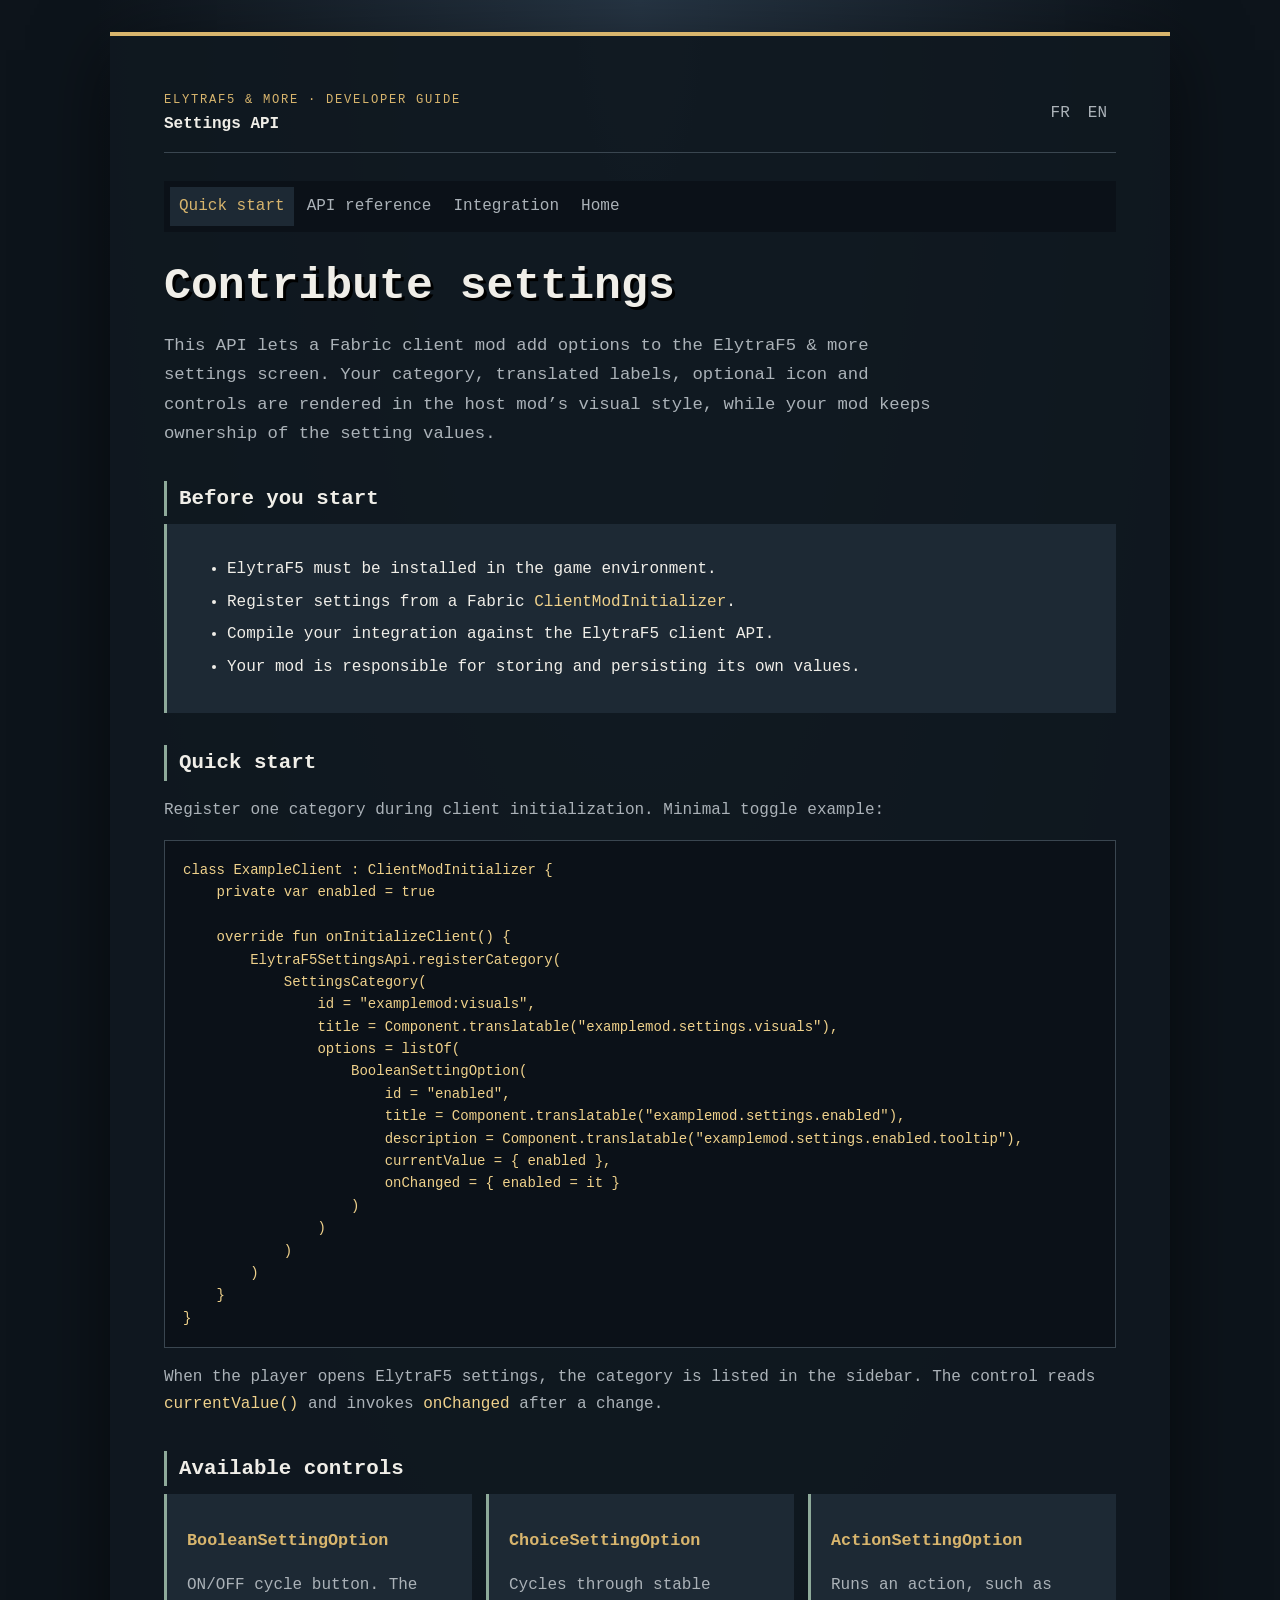
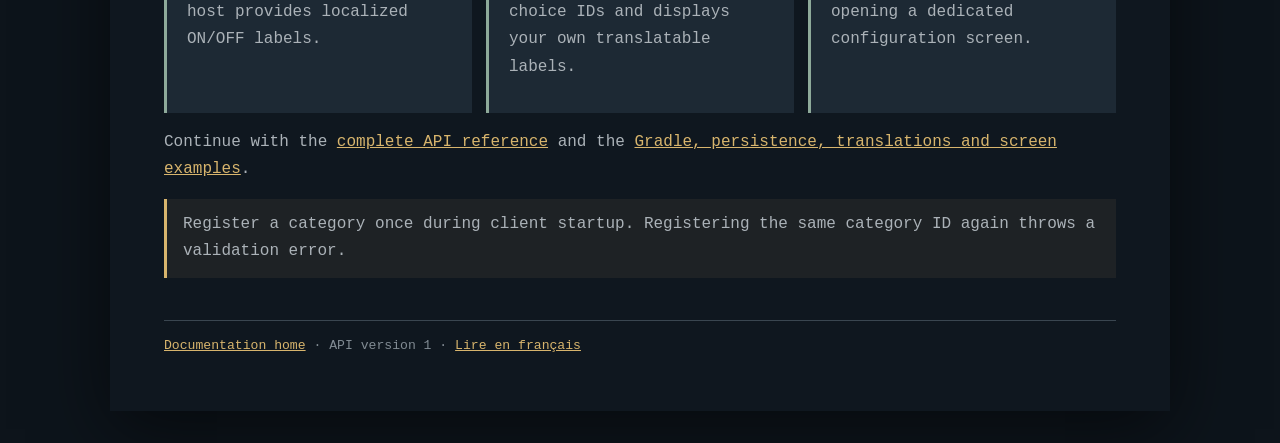
==== en/index.html @ 64270c2b "base" ====
<!doctype html><html lang="en"><head><meta charset="utf-8"><meta name="viewport" content="width=device-width,initial-scale=1"><title>Quick start · ElytraF5 API</title><link rel="stylesheet" href="../style.css"></head><body><main class="shell"><article class="frame"><header class="top"><div><div class="brand">ElytraF5 &amp; more · Developer guide</div><strong>Settings API</strong></div><div class="langs"><a href="../fr/index.html">FR</a><a href="index.html">EN</a></div></header><nav class="nav"><a class="active" href="index.html">Quick start</a><a href="reference.html">API reference</a><a href="integration.html">Integration</a><a href="../settings-api.html">Home</a></nav><h1>Contribute settings</h1><p class="lead">This API lets a Fabric client mod add options to the ElytraF5 &amp; more settings screen. Your category, translated labels, optional icon and controls are rendered in the host mod’s visual style, while your mod keeps ownership of the setting values.</p><h2>Before you start</h2><section class="card"><ul><li>ElytraF5 must be installed in the game environment.</li><li>Register settings from a Fabric <code>ClientModInitializer</code>.</li><li>Compile your integration against the ElytraF5 client API.</li><li>Your mod is responsible for storing and persisting its own values.</li></ul></section><h2>Quick start</h2><p>Register one category during client initialization. Minimal toggle example:</p><pre><code>class ExampleClient : ClientModInitializer {
    private var enabled = true

    override fun onInitializeClient() {
        ElytraF5SettingsApi.registerCategory(
            SettingsCategory(
                id = "examplemod:visuals",
                title = Component.translatable("examplemod.settings.visuals"),
                options = listOf(
                    BooleanSettingOption(
                        id = "enabled",
                        title = Component.translatable("examplemod.settings.enabled"),
                        description = Component.translatable("examplemod.settings.enabled.tooltip"),
                        currentValue = { enabled },
                        onChanged = { enabled = it }
                    )
                )
            )
        )
    }
}</code></pre><p>When the player opens ElytraF5 settings, the category is listed in the sidebar. The control reads <code>currentValue()</code> and invokes <code>onChanged</code> after a change.</p><h2>Available controls</h2><div class="grid"><section class="card"><h3>BooleanSettingOption</h3><p>ON/OFF cycle button. The host provides localized ON/OFF labels.</p></section><section class="card"><h3>ChoiceSettingOption</h3><p>Cycles through stable choice IDs and displays your own translatable labels.</p></section><section class="card"><h3>ActionSettingOption</h3><p>Runs an action, such as opening a dedicated configuration screen.</p></section></div><p>Continue with the <a href="reference.html">complete API reference</a> and the <a href="integration.html">Gradle, persistence, translations and screen examples</a>.</p><p class="callout">Register a category once during client startup. Registering the same category ID again throws a validation error.</p><footer><a href="../settings-api.html">Documentation home</a> · API version 1 · <a href="../fr/index.html">Lire en français</a></footer></article></main></body></html>
---- style.css ----
:root{color-scheme:dark;--bg:#0d141b;--panel:#111a23;--card:#1d2934;--gold:#d8b56d;--mint:#8eaa9a;--text:#f0eee8;--muted:#abb2b8;--line:#3a4650}*{box-sizing:border-box}body{margin:0;background:radial-gradient(ellipse at top,#263544 0,#0d141b 60%);color:var(--text);font:16px/1.7 "Minecraft","Trebuchet MS",monospace}.shell{max-width:1100px;margin:32px auto;padding:0 20px}.frame{background:#101820ed;border-top:4px solid var(--gold);padding:clamp(22px,5vw,54px);box-shadow:0 18px 70px #0008}.brand{color:var(--gold);letter-spacing:.14em;text-transform:uppercase;font-size:.76rem}.top{display:flex;justify-content:space-between;gap:16px;align-items:center;border-bottom:1px solid var(--line);padding-bottom:14px;margin-bottom:28px}.langs a,.nav a{color:var(--muted);text-decoration:none;padding:6px 9px}.langs a:hover,.nav a:hover,.nav a.active{color:var(--gold)}.nav{display:flex;flex-wrap:wrap;gap:4px;background:#0b1118;padding:6px;margin:14px 0 28px}.nav a.active{background:var(--card)}h1{font-size:clamp(1.8rem,4vw,2.8rem);line-height:1.2;margin:.5rem 0;text-shadow:3px 3px #000}h2{font-size:1.3rem;margin:2rem 0 .5rem;border-left:3px solid var(--mint);padding-left:12px}h3{font-size:1.05rem;color:var(--gold)}p,.muted{color:var(--muted)}a{color:var(--gold)}.lead{font-size:1.08rem;max-width:75ch}.grid{display:grid;grid-template-columns:repeat(auto-fit,minmax(220px,1fr));gap:14px}.card{background:var(--card);border-left:3px solid var(--mint);padding:16px 20px}.tag{display:inline-block;border:1px solid var(--gold);color:var(--gold);padding:2px 9px;font-size:.78rem;margin:4px}.callout{border-left:3px solid var(--gold);padding:12px 16px;background:#d8b56d12;color:var(--muted)}pre{overflow:auto;background:#0b1118;border:1px solid var(--line);padding:18px;color:#e4dfd2;font:14px/1.6 Consolas,monospace}code{color:#efd18b;font-family:Consolas,monospace}table{width:100%;border-collapse:collapse;background:#111a23}th,td{text-align:left;vertical-align:top;border:1px solid var(--line);padding:10px}th{color:var(--gold)}li{margin:.35rem 0}footer{margin-top:42px;border-top:1px solid var(--line);padding-top:14px;color:#818b93;font-size:.82rem}.toc{position:sticky;top:0}@media(max-width:600px){.top{align-items:flex-start;flex-direction:column}body{font-size:15px}}
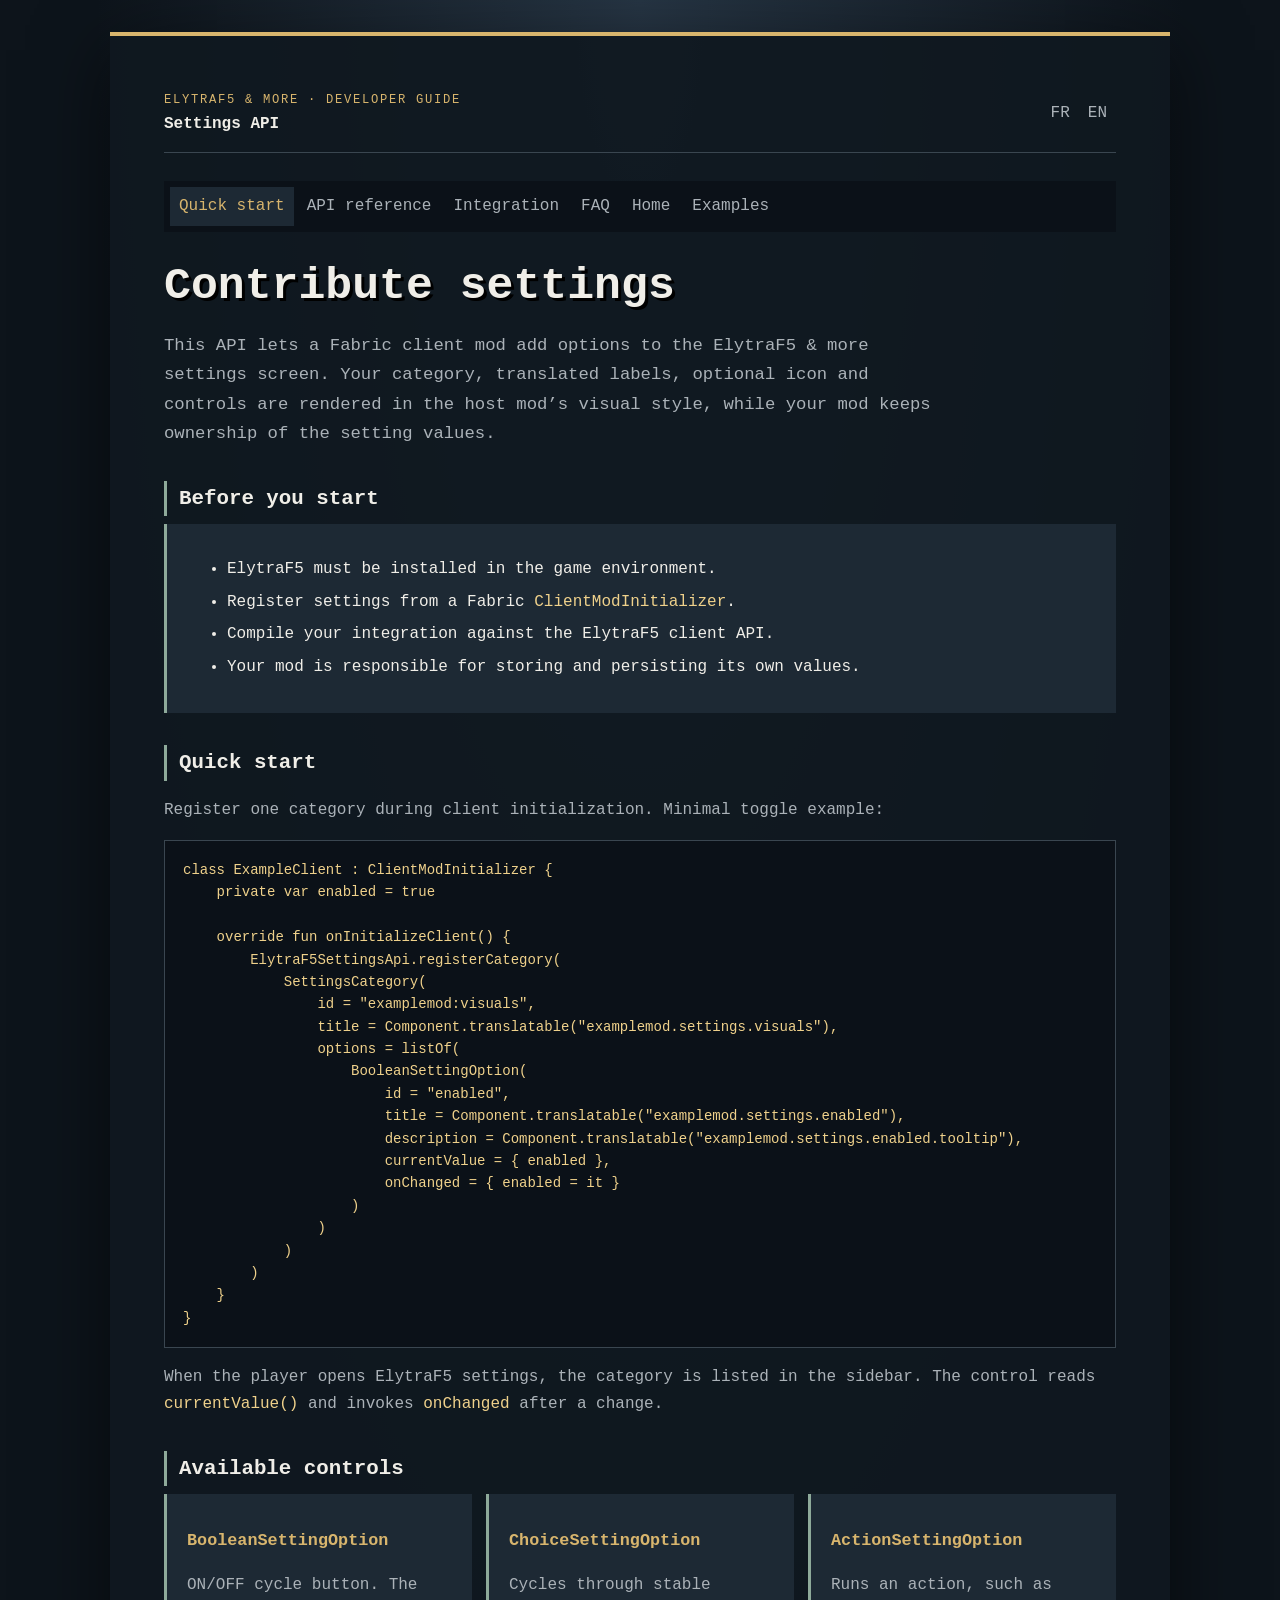
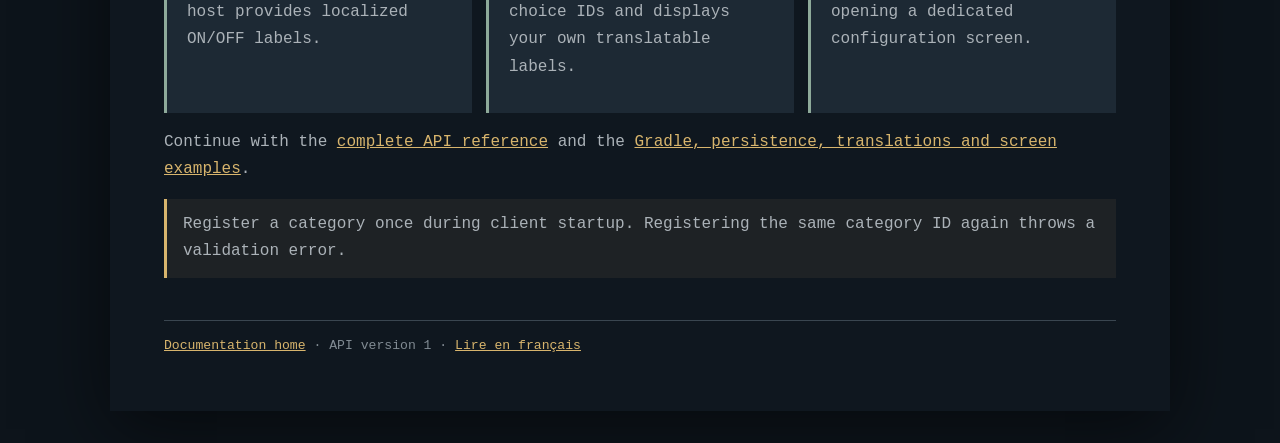
==== commit f165e105: "docs" ====
--- a/en/index.html
+++ b/en/index.html
@@ -1,4 +1,4 @@
-<!doctype html><html lang="en"><head><meta charset="utf-8"><meta name="viewport" content="width=device-width,initial-scale=1"><title>Quick start · ElytraF5 API</title><link rel="stylesheet" href="../style.css"></head><body><main class="shell"><article class="frame"><header class="top"><div><div class="brand">ElytraF5 &amp; more · Developer guide</div><strong>Settings API</strong></div><div class="langs"><a href="../fr/index.html">FR</a><a href="index.html">EN</a></div></header><nav class="nav"><a class="active" href="index.html">Quick start</a><a href="reference.html">API reference</a><a href="integration.html">Integration</a><a href="../settings-api.html">Home</a></nav><h1>Contribute settings</h1><p class="lead">This API lets a Fabric client mod add options to the ElytraF5 &amp; more settings screen. Your category, translated labels, optional icon and controls are rendered in the host mod’s visual style, while your mod keeps ownership of the setting values.</p><h2>Before you start</h2><section class="card"><ul><li>ElytraF5 must be installed in the game environment.</li><li>Register settings from a Fabric <code>ClientModInitializer</code>.</li><li>Compile your integration against the ElytraF5 client API.</li><li>Your mod is responsible for storing and persisting its own values.</li></ul></section><h2>Quick start</h2><p>Register one category during client initialization. Minimal toggle example:</p><pre><code>class ExampleClient : ClientModInitializer {
+<!doctype html><html lang="en"><head><meta charset="utf-8"><meta name="viewport" content="width=device-width,initial-scale=1"><title>Quick start · ElytraF5 API</title><link rel="stylesheet" href="../style.css"></head><body><main class="shell"><article class="frame"><header class="top"><div><div class="brand">ElytraF5 &amp; more · Developer guide</div><strong>Settings API</strong></div><div class="langs"><a href="../fr/index.html">FR</a><a href="index.html">EN</a></div></header><nav class="nav"><a class="active" href="index.html">Quick start</a><a href="reference.html">API reference</a><a href="integration.html">Integration</a><a href="faq.html">FAQ</a><a href="../index.html">Home</a><a href="examples.html">Examples</a></nav><h1>Contribute settings</h1><p class="lead">This API lets a Fabric client mod add options to the ElytraF5 &amp; more settings screen. Your category, translated labels, optional icon and controls are rendered in the host mod’s visual style, while your mod keeps ownership of the setting values.</p><h2>Before you start</h2><section class="card"><ul><li>ElytraF5 must be installed in the game environment.</li><li>Register settings from a Fabric <code>ClientModInitializer</code>.</li><li>Compile your integration against the ElytraF5 client API.</li><li>Your mod is responsible for storing and persisting its own values.</li></ul></section><h2>Quick start</h2><p>Register one category during client initialization. Minimal toggle example:</p><pre><code>class ExampleClient : ClientModInitializer {
     private var enabled = true
 
     override fun onInitializeClient() {
@@ -18,4 +18,5 @@
             )
         )
     }
-}</code></pre><p>When the player opens ElytraF5 settings, the category is listed in the sidebar. The control reads <code>currentValue()</code> and invokes <code>onChanged</code> after a change.</p><h2>Available controls</h2><div class="grid"><section class="card"><h3>BooleanSettingOption</h3><p>ON/OFF cycle button. The host provides localized ON/OFF labels.</p></section><section class="card"><h3>ChoiceSettingOption</h3><p>Cycles through stable choice IDs and displays your own translatable labels.</p></section><section class="card"><h3>ActionSettingOption</h3><p>Runs an action, such as opening a dedicated configuration screen.</p></section></div><p>Continue with the <a href="reference.html">complete API reference</a> and the <a href="integration.html">Gradle, persistence, translations and screen examples</a>.</p><p class="callout">Register a category once during client startup. Registering the same category ID again throws a validation error.</p><footer><a href="../settings-api.html">Documentation home</a> · API version 1 · <a href="../fr/index.html">Lire en français</a></footer></article></main></body></html>
+}</code></pre><p>When the player opens ElytraF5 settings, the category is listed in the sidebar. The control reads <code>currentValue()</code> and invokes <code>onChanged</code> after a change.</p><h2>Available controls</h2><div class="grid"><section class="card"><h3>BooleanSettingOption</h3><p>ON/OFF cycle button. The host provides localized ON/OFF labels.</p></section><section class="card"><h3>ChoiceSettingOption</h3><p>Cycles through stable choice IDs and displays your own translatable labels.</p></section><section class="card"><h3>ActionSettingOption</h3><p>Runs an action, such as opening a dedicated configuration screen.</p></section></div><p>Continue with the <a href="reference.html">complete API reference</a> and the <a href="integration.html">Gradle, persistence, translations and screen examples</a>.</p><p class="callout">Register a category once during client startup. Registering the same category ID again throws a validation error.</p><footer><a href="../index.html">Documentation home</a> · API version 1 · <a href="../fr/index.html">Lire en français</a></footer></article></main></body></html>
+
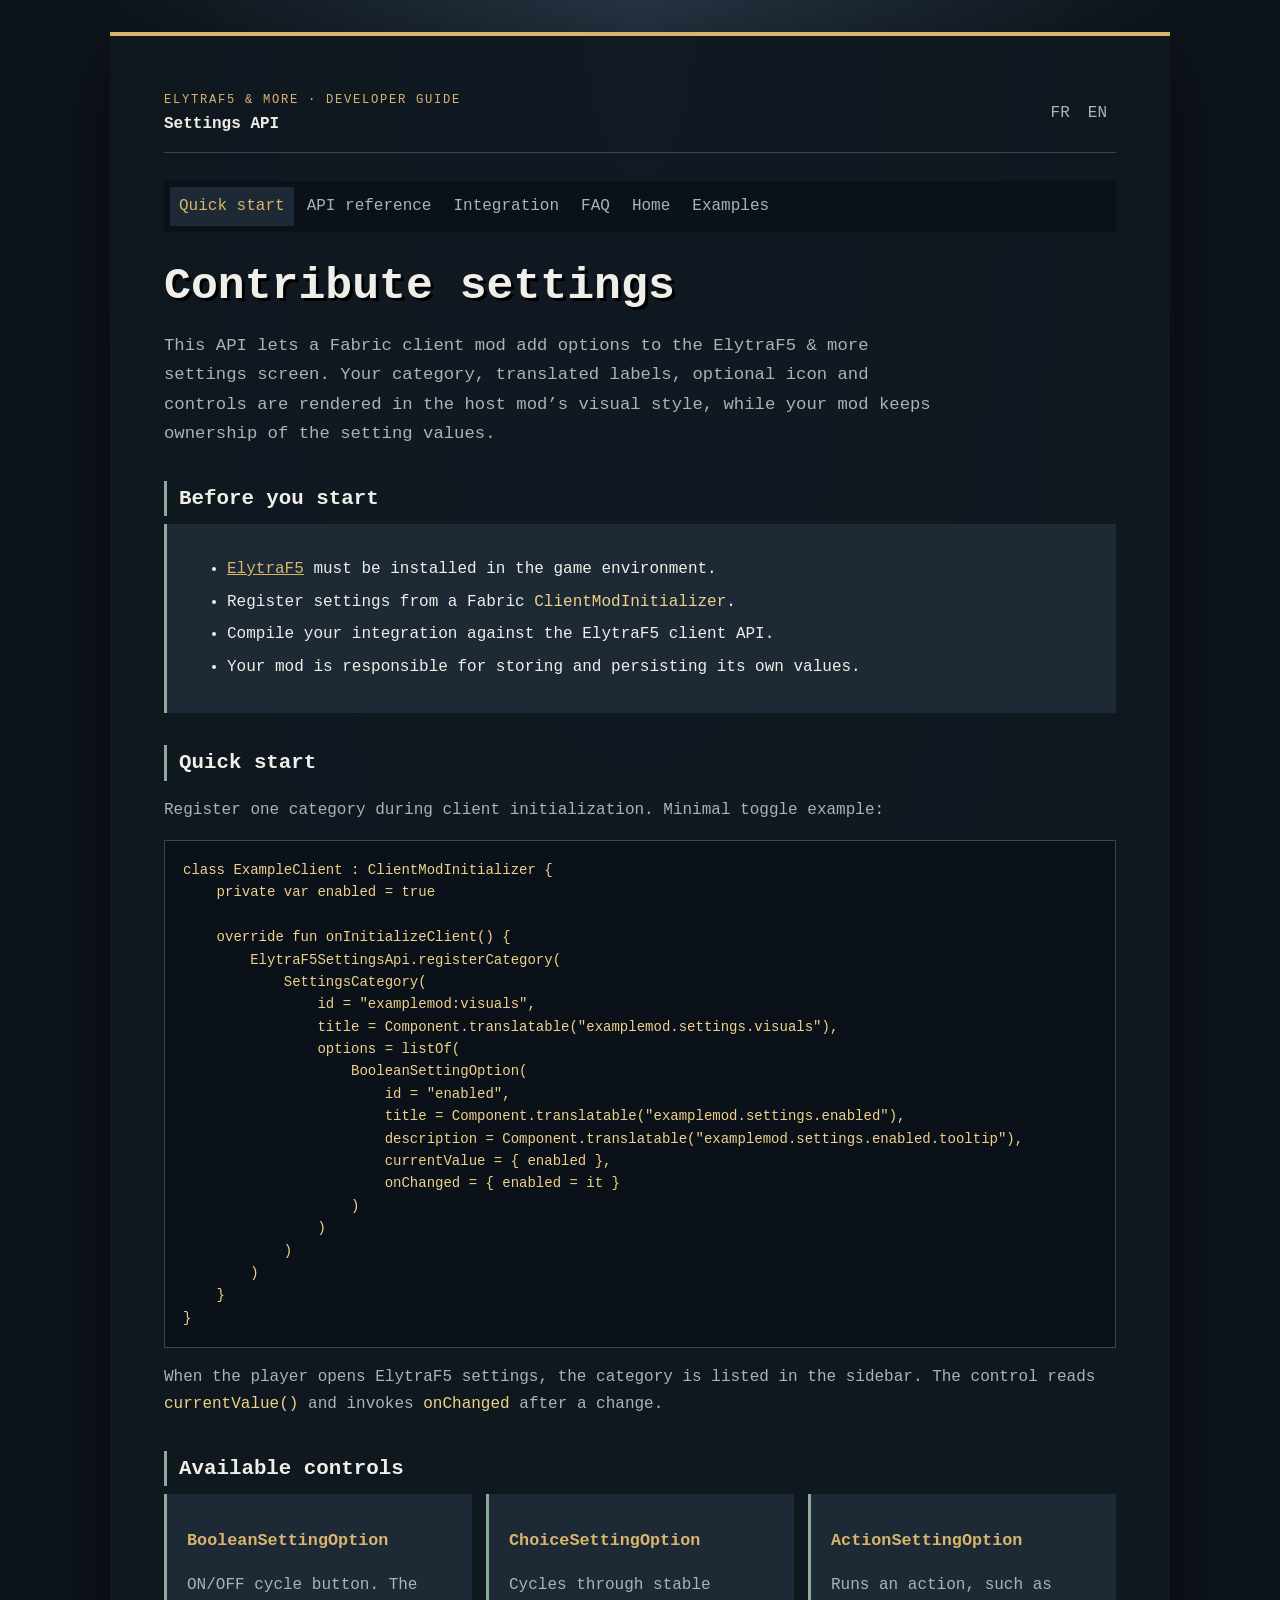
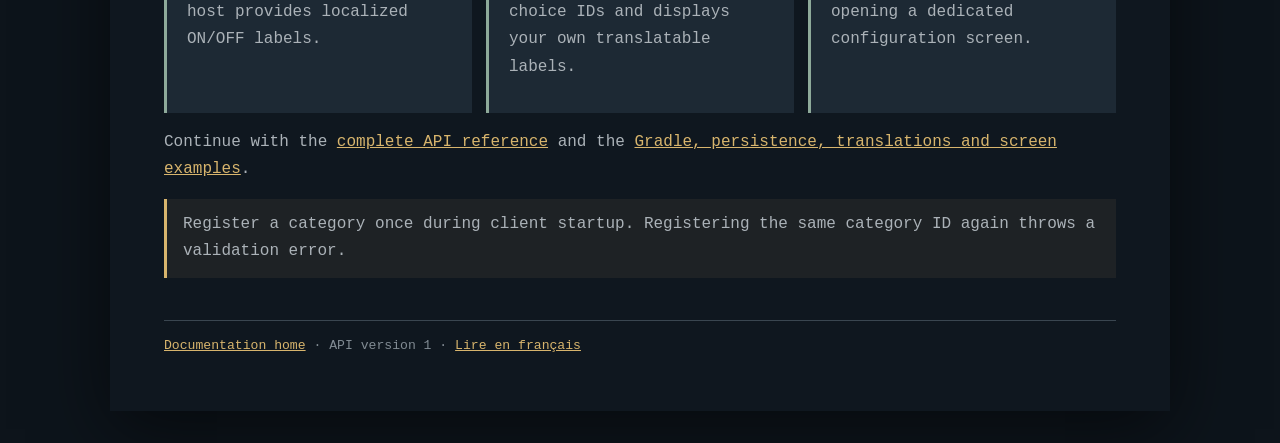
==== commit 29da0308: "Update index.html" ====
--- a/en/index.html
+++ b/en/index.html
@@ -1,4 +1,4 @@
-<!doctype html><html lang="en"><head><meta charset="utf-8"><meta name="viewport" content="width=device-width,initial-scale=1"><title>Quick start · ElytraF5 API</title><link rel="stylesheet" href="../style.css"></head><body><main class="shell"><article class="frame"><header class="top"><div><div class="brand">ElytraF5 &amp; more · Developer guide</div><strong>Settings API</strong></div><div class="langs"><a href="../fr/index.html">FR</a><a href="index.html">EN</a></div></header><nav class="nav"><a class="active" href="index.html">Quick start</a><a href="reference.html">API reference</a><a href="integration.html">Integration</a><a href="faq.html">FAQ</a><a href="../index.html">Home</a><a href="examples.html">Examples</a></nav><h1>Contribute settings</h1><p class="lead">This API lets a Fabric client mod add options to the ElytraF5 &amp; more settings screen. Your category, translated labels, optional icon and controls are rendered in the host mod’s visual style, while your mod keeps ownership of the setting values.</p><h2>Before you start</h2><section class="card"><ul><li>ElytraF5 must be installed in the game environment.</li><li>Register settings from a Fabric <code>ClientModInitializer</code>.</li><li>Compile your integration against the ElytraF5 client API.</li><li>Your mod is responsible for storing and persisting its own values.</li></ul></section><h2>Quick start</h2><p>Register one category during client initialization. Minimal toggle example:</p><pre><code>class ExampleClient : ClientModInitializer {
+<!doctype html><html lang="en"><head><meta charset="utf-8"><meta name="viewport" content="width=device-width,initial-scale=1"><title>Quick start · ElytraF5 API</title><link rel="stylesheet" href="../style.css"></head><body><main class="shell"><article class="frame"><header class="top"><div><div class="brand">ElytraF5 &amp; more · Developer guide</div><strong>Settings API</strong></div><div class="langs"><a href="../fr/index.html">FR</a><a href="index.html">EN</a></div></header><nav class="nav"><a class="active" href="index.html">Quick start</a><a href="reference.html">API reference</a><a href="integration.html">Integration</a><a href="faq.html">FAQ</a><a href="../index.html">Home</a><a href="examples.html">Examples</a></nav><h1>Contribute settings</h1><p class="lead">This API lets a Fabric client mod add options to the ElytraF5 &amp; more settings screen. Your category, translated labels, optional icon and controls are rendered in the host mod’s visual style, while your mod keeps ownership of the setting values.</p><h2>Before you start</h2><section class="card"><ul><li><a href="https://www.curseforge.com/minecraft/mc-mods/ender-metal-revolution">ElytraF5</a> must be installed in the game environment.</li><li>Register settings from a Fabric <code>ClientModInitializer</code>.</li><li>Compile your integration against the ElytraF5 client API.</li><li>Your mod is responsible for storing and persisting its own values.</li></ul></section><h2>Quick start</h2><p>Register one category during client initialization. Minimal toggle example:</p><pre><code>class ExampleClient : ClientModInitializer {
     private var enabled = true
 
     override fun onInitializeClient() {
